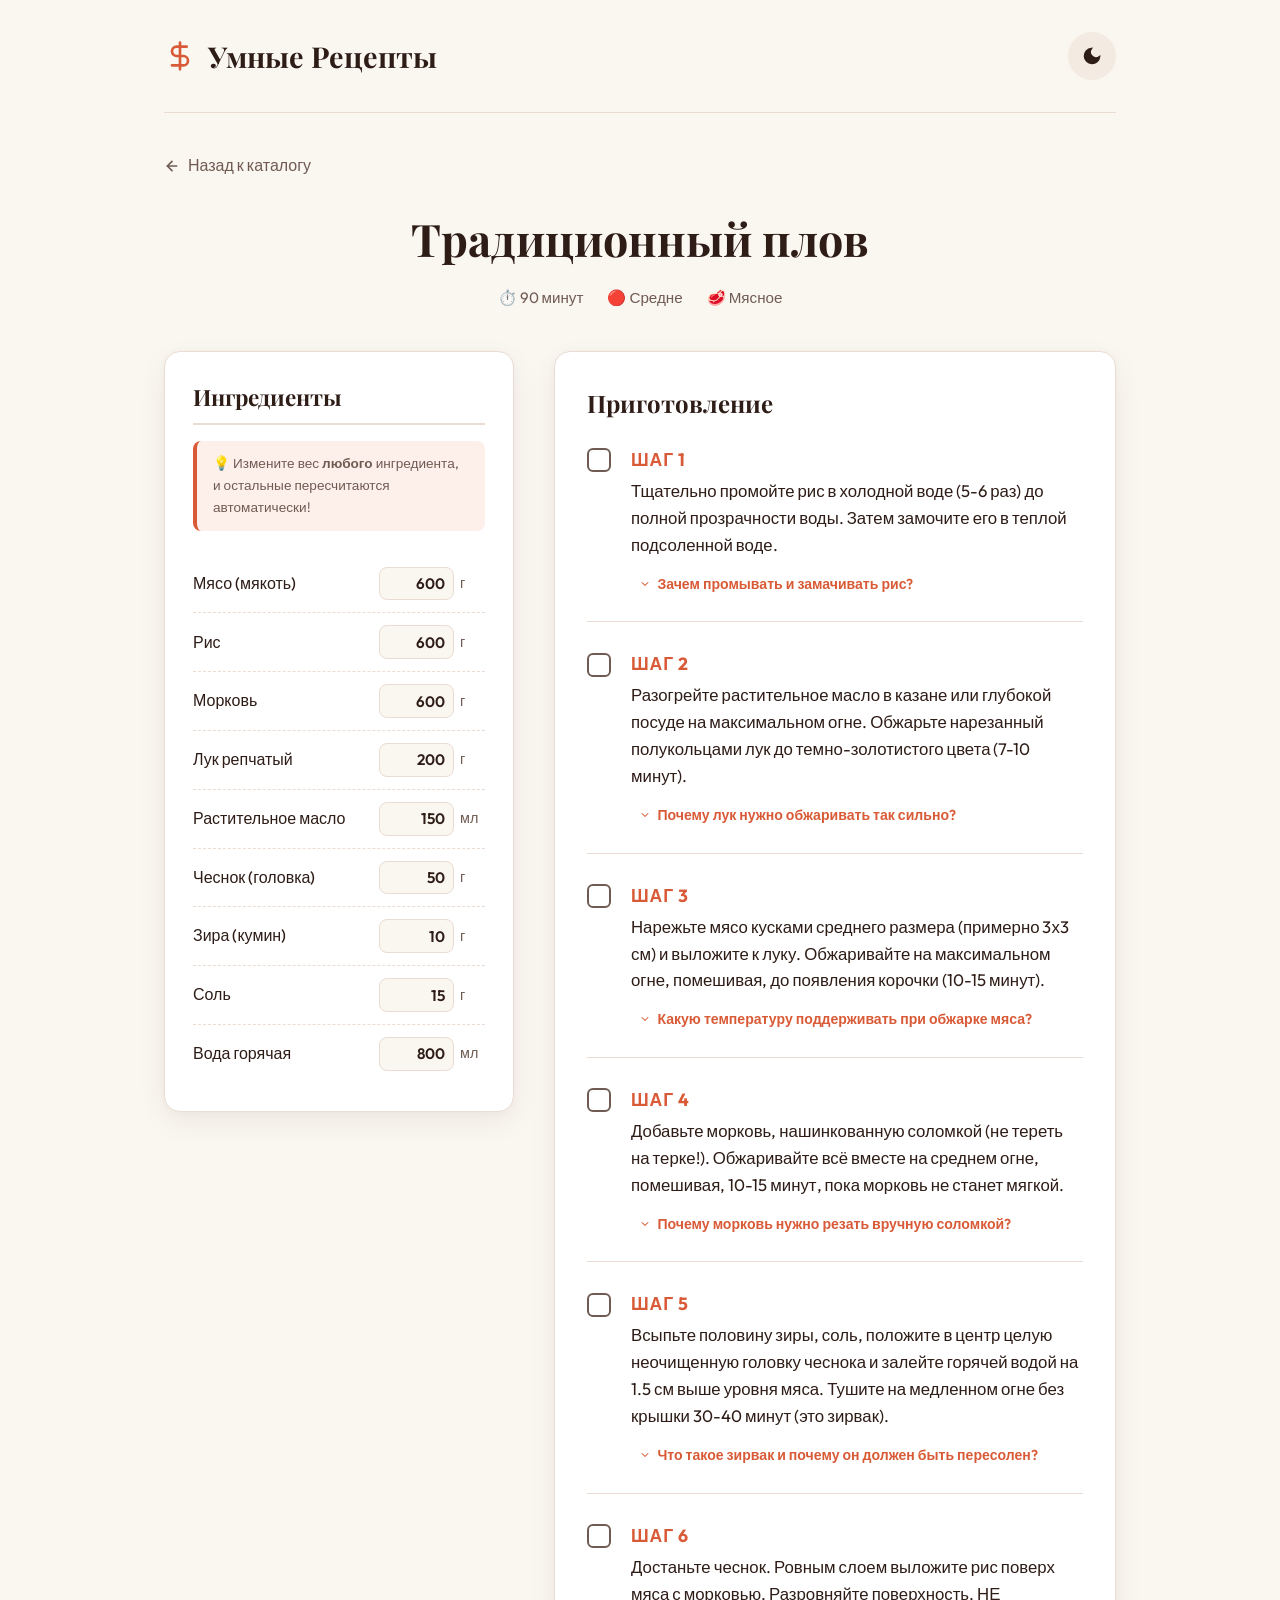
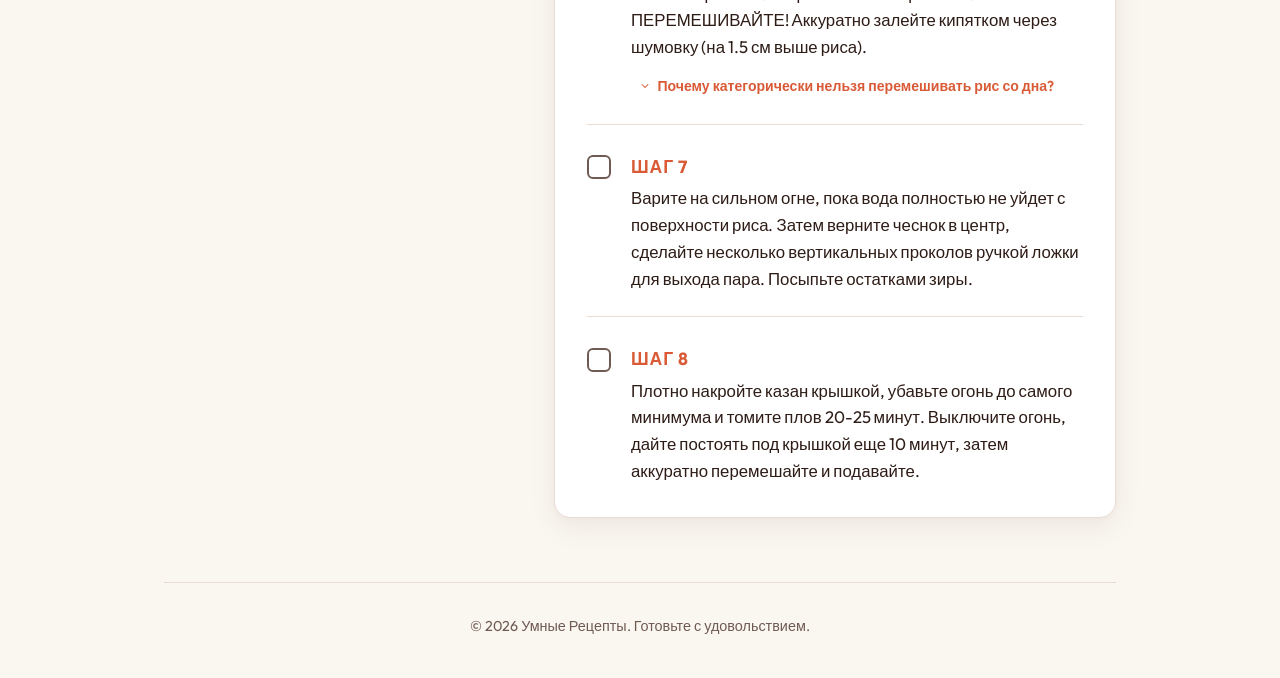
==== plov.html @ 66353544 "Initial commit: cooking recipe repository with smart features" ====
<!DOCTYPE html>
<html lang="ru">
<head>
    <meta charset="UTF-8">
    <meta name="viewport" content="width=device-width, initial-scale=1.0">
    <title>Традиционный плов - Рецепт с калькулятором</title>
    <meta name="description" content="Пошаговый интерактивный рецепт приготовления узбекского плова с автоматическим пересчетом пропорций ингредиентов и секретами идеального зирвака.">
    <link rel="stylesheet" href="style.css">
</head>
<body>
    <div class="container">
        <!-- HEADER -->
        <header>
            <div class="logo-section">
                <a href="index.html" class="logo-icon">
                    <svg xmlns="http://www.w3.org/2000/svg" width="32" height="32" viewBox="0 0 24 24" fill="none" stroke="currentColor" stroke-width="2" stroke-linecap="round" stroke-linejoin="round"><path d="M12 2v20M17 5H9.5a3.5 3.5 0 0 0 0 7h5a3.5 3.5 0 0 1 0 7H6"/></svg>
                </a>
                <a href="index.html"><h1>Умные Рецепты</h1></a>
            </div>
            <button class="theme-toggle-btn" id="themeToggleBtn" aria-label="Переключить тему">
                <svg class="moon-icon" xmlns="http://www.w3.org/2000/svg" viewBox="0 0 24 24" fill="none" stroke="currentColor" stroke-width="2"><path d="M21 12.79A9 9 0 1 1 11.21 3 7 7 0 0 0 21 12.79z"/></svg>
                <svg class="sun-icon" xmlns="http://www.w3.org/2000/svg" viewBox="0 0 24 24" fill="none" stroke="currentColor" stroke-width="2"><circle cx="12" cy="12" r="5"/><line x1="12" y1="1" x2="12" y2="3"/><line x1="12" y1="21" x2="12" y2="23"/><line x1="4.22" y1="4.22" x2="5.64" y2="5.64"/><line x1="18.36" y1="18.36" x2="19.78" y2="19.78"/><line x1="1" y1="12" x2="3" y2="12"/><line x1="21" y1="12" x2="23" y2="12"/><line x1="4.22" y1="19.78" x2="5.64" y2="18.36"/><line x1="18.36" y1="5.64" x2="19.78" y2="4.22"/></svg>
            </button>
        </header>

        <!-- BACK BUTTON & HEADER -->
        <main>
            <a href="index.html" class="back-btn">
                <svg xmlns="http://www.w3.org/2000/svg" width="16" height="16" viewBox="0 0 24 24" fill="none" stroke="currentColor" stroke-width="2.5" stroke-linecap="round" stroke-linejoin="round"><line x1="19" y1="12" x2="5" y2="12"/><polyline points="12 19 5 12 12 5"/></svg>
                Назад к каталогу
            </a>

            <section class="recipe-header">
                <h2>Традиционный плов</h2>
                <div class="recipe-header-meta">
                    <span>⏱️ 90 минут</span>
                    <span>🔴 Средне</span>
                    <span>🥩 Мясное</span>
                </div>
            </section>

            <!-- RECIPE BODY -->
            <div class="recipe-layout">
                <!-- INGREDIENTS SIDEBAR -->
                <aside class="ingredients-card">
                    <h3>Ингредиенты</h3>
                    <div class="calculator-info-box">
                        💡 Измените вес <strong>любого</strong> ингредиента, и остальные пересчитаются автоматически!
                    </div>
                    <ul class="ingredients-list">
                        <li class="ingredient-item">
                            <span class="ingredient-name">Мясо (мякоть)</span>
                            <div class="ingredient-amount-wrapper">
                                <input type="number" class="ingredient-input" data-base-val="600" value="600">
                                <span class="ingredient-unit">г</span>
                            </div>
                        </li>
                        <li class="ingredient-item">
                            <span class="ingredient-name">Рис</span>
                            <div class="ingredient-amount-wrapper">
                                <input type="number" class="ingredient-input" data-base-val="600" value="600">
                                <span class="ingredient-unit">г</span>
                            </div>
                        </li>
                        <li class="ingredient-item">
                            <span class="ingredient-name">Морковь</span>
                            <div class="ingredient-amount-wrapper">
                                <input type="number" class="ingredient-input" data-base-val="600" value="600">
                                <span class="ingredient-unit">г</span>
                            </div>
                        </li>
                        <li class="ingredient-item">
                            <span class="ingredient-name">Лук репчатый</span>
                            <div class="ingredient-amount-wrapper">
                                <input type="number" class="ingredient-input" data-base-val="200" value="200">
                                <span class="ingredient-unit">г</span>
                            </div>
                        </li>
                        <li class="ingredient-item">
                            <span class="ingredient-name">Растительное масло</span>
                            <div class="ingredient-amount-wrapper">
                                <input type="number" class="ingredient-input" data-base-val="150" value="150">
                                <span class="ingredient-unit">мл</span>
                            </div>
                        </li>
                        <li class="ingredient-item">
                            <span class="ingredient-name">Чеснок (головка)</span>
                            <div class="ingredient-amount-wrapper">
                                <input type="number" class="ingredient-input" data-base-val="50" value="50">
                                <span class="ingredient-unit">г</span>
                            </div>
                        </li>
                        <li class="ingredient-item">
                            <span class="ingredient-name">Зира (кумин)</span>
                            <div class="ingredient-amount-wrapper">
                                <input type="number" class="ingredient-input" data-base-val="10" value="10">
                                <span class="ingredient-unit">г</span>
                            </div>
                        </li>
                        <li class="ingredient-item">
                            <span class="ingredient-name">Соль</span>
                            <div class="ingredient-amount-wrapper">
                                <input type="number" class="ingredient-input" data-base-val="15" value="15">
                                <span class="ingredient-unit">г</span>
                            </div>
                        </li>
                        <li class="ingredient-item">
                            <span class="ingredient-name">Вода горячая</span>
                            <div class="ingredient-amount-wrapper">
                                <input type="number" class="ingredient-input" data-base-val="800" value="800">
                                <span class="ingredient-unit">мл</span>
                            </div>
                        </li>
                    </ul>
                </aside>

                <!-- INSTRUCTIONS SECTION -->
                <section class="instructions-section">
                    <h3>Приготовление</h3>
                    <div class="steps-list">
                        <!-- Step 1 -->
                        <div class="step-item">
                            <div class="step-checkbox-wrapper">
                                <input type="checkbox" class="step-checkbox" id="step-0">
                            </div>
                            <div class="step-content">
                                <div class="step-number">Шаг 1</div>
                                <div class="step-text">Тщательно промойте рис в холодной воде (5-6 раз) до полной прозрачности воды. Затем замочите его в теплой подсоленной воде.</div>
                                <div class="step-qa-container">
                                    <button class="qa-toggle-btn">
                                        <svg xmlns="http://www.w3.org/2000/svg" viewBox="0 0 24 24" width="12" height="12"><path d="M12 16a1 1 0 0 1-.71-.29l-6-6a1 1 0 0 1 1.42-1.42L12 13.59l5.29-5.3a1 1 0 0 1 1.42 1.42l-6 6a1 1 0 0 1-.71.29z"/></svg>
                                        Зачем промывать и замачивать рис?
                                    </button>
                                    <div class="qa-answer-panel">
                                        <div class="qa-answer-content">
                                            Промывка удаляет свободный крахмал с поверхности зёрен, из-за которого рис слипается в кашу. Замачивание в теплой воде дает рису напитаться влагой заранее, чтобы он сварился быстрее и равномернее в казане, впитав все ароматы масла и специй.
                                        </div>
                                    </div>
                                </div>
                            </div>
                        </div>

                        <!-- Step 2 -->
                        <div class="step-item">
                            <div class="step-checkbox-wrapper">
                                <input type="checkbox" class="step-checkbox" id="step-1">
                            </div>
                            <div class="step-content">
                                <div class="step-number">Шаг 2</div>
                                <div class="step-text">Разогрейте растительное масло в казане или глубокой посуде на максимальном огне. Обжарьте нарезанный полукольцами лук до темно-золотистого цвета (7-10 минут).</div>
                                <div class="step-qa-container">
                                    <button class="qa-toggle-btn">
                                        <svg xmlns="http://www.w3.org/2000/svg" viewBox="0 0 24 24" width="12" height="12"><path d="M12 16a1 1 0 0 1-.71-.29l-6-6a1 1 0 0 1 1.42-1.42L12 13.59l5.29-5.3a1 1 0 0 1 1.42 1.42l-6 6a1 1 0 0 1-.71.29z"/></svg>
                                        Почему лук нужно обжаривать так сильно?
                                    </button>
                                    <div class="qa-answer-panel">
                                        <div class="qa-answer-content">
                                            Цвет обжаренного лука напрямую формирует цвет всего плова. Карамелизированный лук растворяется при тушении, придавая маслу и рису глубокий золотистый оттенок и легкий сладковатый привкус.
                                        </div>
                                    </div>
                                </div>
                            </div>
                        </div>

                        <!-- Step 3 -->
                        <div class="step-item">
                            <div class="step-checkbox-wrapper">
                                <input type="checkbox" class="step-checkbox" id="step-2">
                            </div>
                            <div class="step-content">
                                <div class="step-number">Шаг 3</div>
                                <div class="step-text">Нарежьте мясо кусками среднего размера (примерно 3х3 см) и выложите к луку. Обжаривайте на максимальном огне, помешивая, до появления корочки (10-15 минут).</div>
                                <div class="step-qa-container">
                                    <button class="qa-toggle-btn">
                                        <svg xmlns="http://www.w3.org/2000/svg" viewBox="0 0 24 24" width="12" height="12"><path d="M12 16a1 1 0 0 1-.71-.29l-6-6a1 1 0 0 1 1.42-1.42L12 13.59l5.29-5.3a1 1 0 0 1 1.42 1.42l-6 6a1 1 0 0 1-.71.29z"/></svg>
                                        Какую температуру поддерживать при обжарке мяса?
                                    </button>
                                    <div class="qa-answer-panel">
                                        <div class="qa-answer-content">
                                            Держите максимальный огонь. Нам нужно быстро сформировать корочку на мясе («запечатать» его), чтобы весь сок остался внутри, а мясо не начало тушиться раньше времени.
                                        </div>
                                    </div>
                                </div>
                            </div>
                        </div>

                        <!-- Step 4 -->
                        <div class="step-item">
                            <div class="step-checkbox-wrapper">
                                <input type="checkbox" class="step-checkbox" id="step-3">
                            </div>
                            <div class="step-content">
                                <div class="step-number">Шаг 4</div>
                                <div class="step-text">Добавьте морковь, нашинкованную соломкой (не тереть на терке!). Обжаривайте всё вместе на среднем огне, помешивая, 10-15 минут, пока морковь не станет мягкой.</div>
                                <div class="step-qa-container">
                                    <button class="qa-toggle-btn">
                                        <svg xmlns="http://www.w3.org/2000/svg" viewBox="0 0 24 24" width="12" height="12"><path d="M12 16a1 1 0 0 1-.71-.29l-6-6a1 1 0 0 1 1.42-1.42L12 13.59l5.29-5.3a1 1 0 0 1 1.42 1.42l-6 6a1 1 0 0 1-.71.29z"/></svg>
                                        Почему морковь нужно резать вручную соломкой?
                                    </button>
                                    <div class="qa-answer-panel">
                                        <div class="qa-answer-content">
                                            Морковь, натертая на терке, слишком тонкая. При длительном томлении в казане она полностью растворится в масле и превратится в кашу, из-за чего плов слипнется. Нарезка соломкой (около 5 мм) сохраняет структуру моркови.
                                        </div>
                                    </div>
                                </div>
                            </div>
                        </div>

                        <!-- Step 5 -->
                        <div class="step-item">
                            <div class="step-checkbox-wrapper">
                                <input type="checkbox" class="step-checkbox" id="step-4">
                            </div>
                            <div class="step-content">
                                <div class="step-number">Шаг 5</div>
                                <div class="step-text">Всыпьте половину зиры, соль, положите в центр целую неочищенную головку чеснока и залейте горячей водой на 1.5 см выше уровня мяса. Тушите на медленном огне без крышки 30-40 минут (это зирвак).</div>
                                <div class="step-qa-container">
                                    <button class="qa-toggle-btn">
                                        <svg xmlns="http://www.w3.org/2000/svg" viewBox="0 0 24 24" width="12" height="12"><path d="M12 16a1 1 0 0 1-.71-.29l-6-6a1 1 0 0 1 1.42-1.42L12 13.59l5.29-5.3a1 1 0 0 1 1.42 1.42l-6 6a1 1 0 0 1-.71.29z"/></svg>
                                        Что такое зирвак и почему он должен быть пересолен?
                                    </button>
                                    <div class="qa-answer-panel">
                                        <div class="qa-answer-content">
                                            Зирвак — это бульонная основа плова. Медленное тушение моркови и мяса со специями насыщает масло вкусом. Бульон должен казаться немного солоноватым, так как пресный рис при закладке вберет в себя всю лишнюю соль.
                                        </div>
                                    </div>
                                </div>
                            </div>
                        </div>

                        <!-- Step 6 -->
                        <div class="step-item">
                            <div class="step-checkbox-wrapper">
                                <input type="checkbox" class="step-checkbox" id="step-5">
                            </div>
                            <div class="step-content">
                                <div class="step-number">Шаг 6</div>
                                <div class="step-text">Достаньте чеснок. Ровным слоем выложите рис поверх мяса с морковью. Разровняйте поверхность. НЕ ПЕРЕМЕШИВАЙТЕ! Аккуратно залейте кипятком через шумовку (на 1.5 см выше риса).</div>
                                <div class="step-qa-container">
                                    <button class="qa-toggle-btn">
                                        <svg xmlns="http://www.w3.org/2000/svg" viewBox="0 0 24 24" width="12" height="12"><path d="M12 16a1 1 0 0 1-.71-.29l-6-6a1 1 0 0 1 1.42-1.42L12 13.59l5.29-5.3a1 1 0 0 1 1.42 1.42l-6 6a1 1 0 0 1-.71.29z"/></svg>
                                        Почему категорически нельзя перемешивать рис со дна?
                                    </button>
                                    <div class="qa-answer-panel">
                                        <div class="qa-answer-content">
                                            Плов — это слоистое блюдо. Рис должен готовиться на пару, который поднимается от тушащегося снизу мяса и моркови. Если перемешать плов на этом этапе, рис упадет на дно казана, впитает масло и подгорит, а блюдо превратится в липкую кашу.
                                        </div>
                                    </div>
                                </div>
                            </div>
                        </div>

                        <!-- Step 7 -->
                        <div class="step-item">
                            <div class="step-checkbox-wrapper">
                                <input type="checkbox" class="step-checkbox" id="step-6">
                            </div>
                            <div class="step-content">
                                <div class="step-number">Шаг 7</div>
                                <div class="step-text">Варите на сильном огне, пока вода полностью не уйдет с поверхности риса. Затем верните чеснок в центр, сделайте несколько вертикальных проколов ручкой ложки для выхода пара. Посыпьте остатками зиры.</div>
                            </div>
                        </div>

                        <!-- Step 8 -->
                        <div class="step-item">
                            <div class="step-checkbox-wrapper">
                                <input type="checkbox" class="step-checkbox" id="step-7">
                            </div>
                            <div class="step-content">
                                <div class="step-number">Шаг 8</div>
                                <div class="step-text">Плотно накройте казан крышкой, убавьте огонь до самого минимума и томите плов 20-25 минут. Выключите огонь, дайте постоять под крышкой еще 10 минут, затем аккуратно перемешайте и подавайте.</div>
                            </div>
                        </div>
                    </div>
                </section>
            </div>
        </main>

        <!-- FOOTER -->
        <footer>
            <p>&copy; 2026 Умные Рецепты. Готовьте с удовольствием.</p>
        </footer>
    </div>

    <script src="script.js"></script>
</body>
</html>
---- style.css ----
@import url('https://fonts.googleapis.com/css2?family=Outfit:wght@300;400;500;600;700&family=Playfair+Display:ital,wght@0,400;0,600;0,700;1,400&display=swap');

/* --- CSS VARIABLES & THEMES --- */
:root {
    --bg-primary: #faf6f0;
    --bg-secondary: #ffffff;
    --bg-tertiary: #f3eae1;
    --text-primary: #2e1c16;
    --text-secondary: #705b53;
    --accent: #d95a36;
    --accent-hover: #c24623;
    --accent-light: #fdf0eb;
    --border-color: #ebdcd3;
    --shadow-color: rgba(46, 28, 22, 0.06);
    --card-shadow: 0 10px 30px var(--shadow-color), 0 1px 8px rgba(46, 28, 22, 0.03);
    --success: #4a7c59;
    --success-light: #edf4ef;
    --transition-speed: 0.3s;
    --font-heading: 'Playfair Display', serif;
    --font-body: 'Outfit', sans-serif;
    --border-radius-sm: 8px;
    --border-radius-md: 16px;
    --border-radius-lg: 24px;
}

body.dark-theme {
    --bg-primary: #150e0c;
    --bg-secondary: #221613;
    --bg-tertiary: #2d1e1a;
    --text-primary: #fcf8f5;
    --text-secondary: #a8948c;
    --accent: #e5704e;
    --accent-hover: #f18c6e;
    --accent-light: #3a1e16;
    --border-color: #3b2822;
    --shadow-color: rgba(0, 0, 0, 0.4);
    --success: #68a377;
    --success-light: #1b2d20;
}

/* --- BASE STYLES --- */
* {
    box-sizing: border-box;
    margin: 0;
    padding: 0;
}

body {
    background-color: var(--bg-primary);
    color: var(--text-primary);
    font-family: var(--font-body);
    line-height: 1.6;
    transition: background-color var(--transition-speed), color var(--transition-speed);
}

a {
    color: inherit;
    text-decoration: none;
}

/* --- LAYOUT & CONTAINERS --- */
.container {
    max-width: 1000px;
    margin: 0 auto;
    padding: 2rem 1.5rem;
}

header {
    display: flex;
    justify-content: space-between;
    align-items: center;
    padding-bottom: 2rem;
    border-bottom: 1px solid var(--border-color);
    margin-bottom: 2.5rem;
}

.logo-section {
    display: flex;
    align-items: center;
    gap: 0.75rem;
}

.logo-icon {
    font-size: 2rem;
    color: var(--accent);
    display: flex;
    align-items: center;
}

.logo-section h1 {
    font-family: var(--font-heading);
    font-size: 1.8rem;
    font-weight: 700;
}

/* --- THEME TOGGLE BUTTON --- */
.theme-toggle-btn {
    background: var(--bg-tertiary);
    border: none;
    cursor: pointer;
    width: 48px;
    height: 48px;
    border-radius: 50%;
    display: flex;
    align-items: center;
    justify-content: center;
    transition: background-color var(--transition-speed), transform 0.2s;
    color: var(--text-primary);
}

.theme-toggle-btn:hover {
    transform: scale(1.05);
    background: var(--accent-light);
    color: var(--accent);
}

.theme-toggle-btn svg {
    width: 20px;
    height: 20px;
    fill: currentColor;
}

.sun-icon { display: none; }
.moon-icon { display: block; }

body.dark-theme .sun-icon { display: block; }
body.dark-theme .moon-icon { display: none; }

/* --- HERO SECTION --- */
.hero {
    text-align: center;
    margin-bottom: 3rem;
}

.hero h2 {
    font-family: var(--font-heading);
    font-size: 2.5rem;
    margin-bottom: 0.75rem;
    font-weight: 700;
}

.hero p {
    color: var(--text-secondary);
    font-size: 1.1rem;
    max-width: 600px;
    margin: 0 auto;
}

/* --- SEARCH & FILTERS --- */
.search-container {
    position: relative;
    max-width: 500px;
    margin: 0 auto 3rem;
}

.search-input {
    width: 100%;
    padding: 1rem 1.25rem 1rem 3rem;
    border: 2px solid var(--border-color);
    background-color: var(--bg-secondary);
    color: var(--text-primary);
    border-radius: var(--border-radius-md);
    font-family: var(--font-body);
    font-size: 1rem;
    outline: none;
    box-shadow: 0 4px 15px rgba(0, 0, 0, 0.02);
    transition: border-color var(--transition-speed), box-shadow var(--transition-speed);
}

.search-input:focus {
    border-color: var(--accent);
    box-shadow: 0 4px 20px var(--shadow-color);
}

.search-icon {
    position: absolute;
    left: 1.1rem;
    top: 50%;
    transform: translateY(-50%);
    color: var(--text-secondary);
    pointer-events: none;
}

.search-icon svg {
    width: 18px;
    height: 18px;
    fill: currentColor;
}

/* --- RECIPE CARDS GRID --- */
.recipes-grid {
    display: grid;
    grid-template-columns: repeat(auto-fill, minmax(280px, 1fr));
    gap: 2rem;
}

.recipe-card {
    background-color: var(--bg-secondary);
    border-radius: var(--border-radius-md);
    overflow: hidden;
    box-shadow: var(--card-shadow);
    border: 1px solid var(--border-color);
    display: flex;
    flex-direction: column;
    height: 100%;
    transition: transform 0.25s, box-shadow 0.25s, border-color var(--transition-speed);
}

.recipe-card:hover {
    transform: translateY(-5px);
    box-shadow: 0 15px 35px var(--shadow-color);
    border-color: var(--accent);
}

.recipe-card-header {
    background: var(--bg-tertiary);
    height: 140px;
    display: flex;
    align-items: center;
    justify-content: center;
    position: relative;
    border-bottom: 1px solid var(--border-color);
}

.recipe-card-icon {
    font-size: 3.5rem;
    filter: drop-shadow(0 4px 8px rgba(0,0,0,0.1));
    transition: transform 0.3s;
}

.recipe-card:hover .recipe-card-icon {
    transform: scale(1.1) rotate(5deg);
}

.recipe-card-body {
    padding: 1.5rem;
    display: flex;
    flex-direction: column;
    flex-grow: 1;
}

.recipe-card h3 {
    font-family: var(--font-heading);
    font-size: 1.4rem;
    margin-bottom: 0.5rem;
    color: var(--text-primary);
}

.recipe-card p {
    color: var(--text-secondary);
    font-size: 0.95rem;
    margin-bottom: 1.25rem;
    flex-grow: 1;
}

.recipe-meta-tags {
    display: flex;
    flex-wrap: wrap;
    gap: 0.5rem;
    margin-bottom: 1.25rem;
}

.meta-tag {
    background-color: var(--bg-tertiary);
    color: var(--text-secondary);
    font-size: 0.8rem;
    padding: 0.25rem 0.6rem;
    border-radius: var(--border-radius-sm);
    font-weight: 500;
}

.recipe-card-btn {
    display: inline-flex;
    align-items: center;
    justify-content: center;
    background-color: var(--accent-light);
    color: var(--accent);
    padding: 0.75rem;
    border-radius: var(--border-radius-sm);
    font-weight: 600;
    font-size: 0.95rem;
    transition: background-color 0.2s, color 0.2s;
    border: none;
    cursor: pointer;
    width: 100%;
}

.recipe-card:hover .recipe-card-btn {
    background-color: var(--accent);
    color: #ffffff;
}

/* --- RECIPE PAGE LAYOUT --- */
.back-btn {
    display: inline-flex;
    align-items: center;
    gap: 0.5rem;
    color: var(--text-secondary);
    font-weight: 500;
    margin-bottom: 1.5rem;
    transition: color 0.2s, transform 0.2s;
}

.back-btn:hover {
    color: var(--accent);
    transform: translateX(-4px);
}

.recipe-header {
    text-align: center;
    margin-bottom: 2.5rem;
}

.recipe-header h2 {
    font-family: var(--font-heading);
    font-size: 2.8rem;
    margin-bottom: 0.75rem;
}

.recipe-header-meta {
    display: flex;
    justify-content: center;
    gap: 1.5rem;
    color: var(--text-secondary);
    font-size: 0.95rem;
}

.recipe-layout {
    display: grid;
    grid-template-columns: 350px 1fr;
    gap: 2.5rem;
    align-items: start;
}

@media (max-width: 850px) {
    .recipe-layout {
        grid-template-columns: 1fr;
    }
}

/* --- INGREDIENTS SECTION (CALCULATOR) --- */
.ingredients-card {
    background-color: var(--bg-secondary);
    border-radius: var(--border-radius-md);
    padding: 1.75rem;
    box-shadow: var(--card-shadow);
    border: 1px solid var(--border-color);
}

.ingredients-card h3 {
    font-family: var(--font-heading);
    font-size: 1.4rem;
    margin-bottom: 1rem;
    border-bottom: 2px solid var(--border-color);
    padding-bottom: 0.5rem;
}

.calculator-info-box {
    background-color: var(--accent-light);
    color: var(--text-secondary);
    padding: 0.75rem 1rem;
    border-radius: var(--border-radius-sm);
    font-size: 0.85rem;
    margin-bottom: 1.5rem;
    border-left: 4px solid var(--accent);
}

.ingredients-list {
    list-style: none;
}

.ingredient-item {
    display: flex;
    align-items: center;
    justify-content: space-between;
    padding: 0.75rem 0;
    border-bottom: 1px dashed var(--border-color);
}

.ingredient-item:last-child {
    border-bottom: none;
}

.ingredient-name {
    font-weight: 500;
    flex-grow: 1;
    margin-right: 1rem;
}

.ingredient-amount-wrapper {
    display: flex;
    align-items: center;
    gap: 0.4rem;
}

.ingredient-input {
    width: 75px;
    padding: 0.4rem 0.5rem;
    border: 1.5px solid var(--border-color);
    border-radius: var(--border-radius-sm);
    font-family: var(--font-body);
    font-weight: 600;
    font-size: 0.95rem;
    text-align: right;
    background-color: var(--bg-primary);
    color: var(--text-primary);
    outline: none;
    transition: border-color var(--transition-speed), background-color var(--transition-speed);
}

.ingredient-input:focus {
    border-color: var(--accent);
    background-color: var(--bg-secondary);
}

/* Remove default spin buttons for number inputs */
.ingredient-input::-webkit-outer-spin-button,
.ingredient-input::-webkit-inner-spin-button {
    -webkit-appearance: none;
    margin: 0;
}
.ingredient-input[type=number] {
    -moz-appearance: textfield;
}

.ingredient-unit {
    color: var(--text-secondary);
    font-size: 0.9rem;
    width: 25px;
}

/* --- INSTRUCTIONS SECTION (STEPS) --- */
.instructions-section {
    background-color: var(--bg-secondary);
    border-radius: var(--border-radius-md);
    padding: 2rem;
    box-shadow: var(--card-shadow);
    border: 1px solid var(--border-color);
}

.instructions-section h3 {
    font-family: var(--font-heading);
    font-size: 1.5rem;
    margin-bottom: 1.5rem;
}

.steps-list {
    display: flex;
    flex-direction: column;
    gap: 1.75rem;
}

.step-item {
    display: flex;
    gap: 1.25rem;
    align-items: start;
    padding-bottom: 1.5rem;
    border-bottom: 1px solid var(--border-color);
    transition: opacity 0.3s;
}

.step-item:last-child {
    border-bottom: none;
    padding-bottom: 0;
}

.step-checkbox-wrapper {
    position: relative;
    display: flex;
    align-items: center;
    justify-content: center;
    margin-top: 0.15rem;
}

.step-checkbox {
    appearance: none;
    -webkit-appearance: none;
    width: 24px;
    height: 24px;
    border: 2px solid var(--text-secondary);
    border-radius: 6px;
    background-color: transparent;
    cursor: pointer;
    display: inline-flex;
    align-items: center;
    justify-content: center;
    transition: border-color 0.2s, background-color 0.2s;
    outline: none;
}

.step-checkbox:hover {
    border-color: var(--accent);
}

.step-checkbox:checked {
    border-color: var(--success);
    background-color: var(--success);
}

.step-checkbox::after {
    content: '';
    width: 10px;
    height: 6px;
    border-left: 2px solid #ffffff;
    border-bottom: 2px solid #ffffff;
    transform: rotate(-45deg) translate(1px, -1px);
    opacity: 0;
    transition: opacity 0.15s;
}

.step-checkbox:checked::after {
    opacity: 1;
}

.step-content {
    flex-grow: 1;
}

.step-number {
    font-weight: 700;
    color: var(--accent);
    font-size: 1.1rem;
    margin-bottom: 0.25rem;
    text-transform: uppercase;
    letter-spacing: 0.05em;
}

.step-text {
    font-size: 1.05rem;
    color: var(--text-primary);
    transition: color 0.3s, text-decoration 0.3s;
}

/* Checked step styling */
.step-item.completed {
    opacity: 0.6;
}

.step-item.completed .step-text {
    text-decoration: line-through;
    color: var(--text-secondary);
}

/* --- INLINE Q&A (ACCORDION) --- */
.step-qa-container {
    margin-top: 0.75rem;
}

.qa-toggle-btn {
    background: none;
    border: none;
    color: var(--accent);
    font-family: var(--font-body);
    font-size: 0.88rem;
    font-weight: 600;
    cursor: pointer;
    display: inline-flex;
    align-items: center;
    gap: 0.4rem;
    padding: 0.25rem 0.5rem;
    border-radius: var(--border-radius-sm);
    transition: background-color 0.2s, color 0.2s;
}

.qa-toggle-btn:hover {
    background-color: var(--accent-light);
}

.qa-toggle-btn svg {
    width: 12px;
    height: 12px;
    fill: currentColor;
    transition: transform 0.2s;
}

.qa-toggle-btn.active svg {
    transform: rotate(180deg);
}

.qa-answer-panel {
    max-height: 0;
    overflow: hidden;
    transition: max-height 0.25s cubic-bezier(0.4, 0, 0.2, 1), margin 0.25s;
    background-color: var(--bg-tertiary);
    border-radius: var(--border-radius-sm);
}

.qa-answer-panel.expanded {
    max-height: 200px; /* arbitrary height large enough for standard content */
    margin-top: 0.4rem;
    border-left: 3px solid var(--accent);
}

.qa-answer-content {
    padding: 0.75rem 1rem;
    font-size: 0.92rem;
    color: var(--text-secondary);
}

/* --- FOOTER --- */
footer {
    text-align: center;
    margin-top: 4rem;
    padding-top: 2rem;
    border-top: 1px solid var(--border-color);
    color: var(--text-secondary);
    font-size: 0.9rem;
}

footer p {
    margin-bottom: 0.5rem;
}
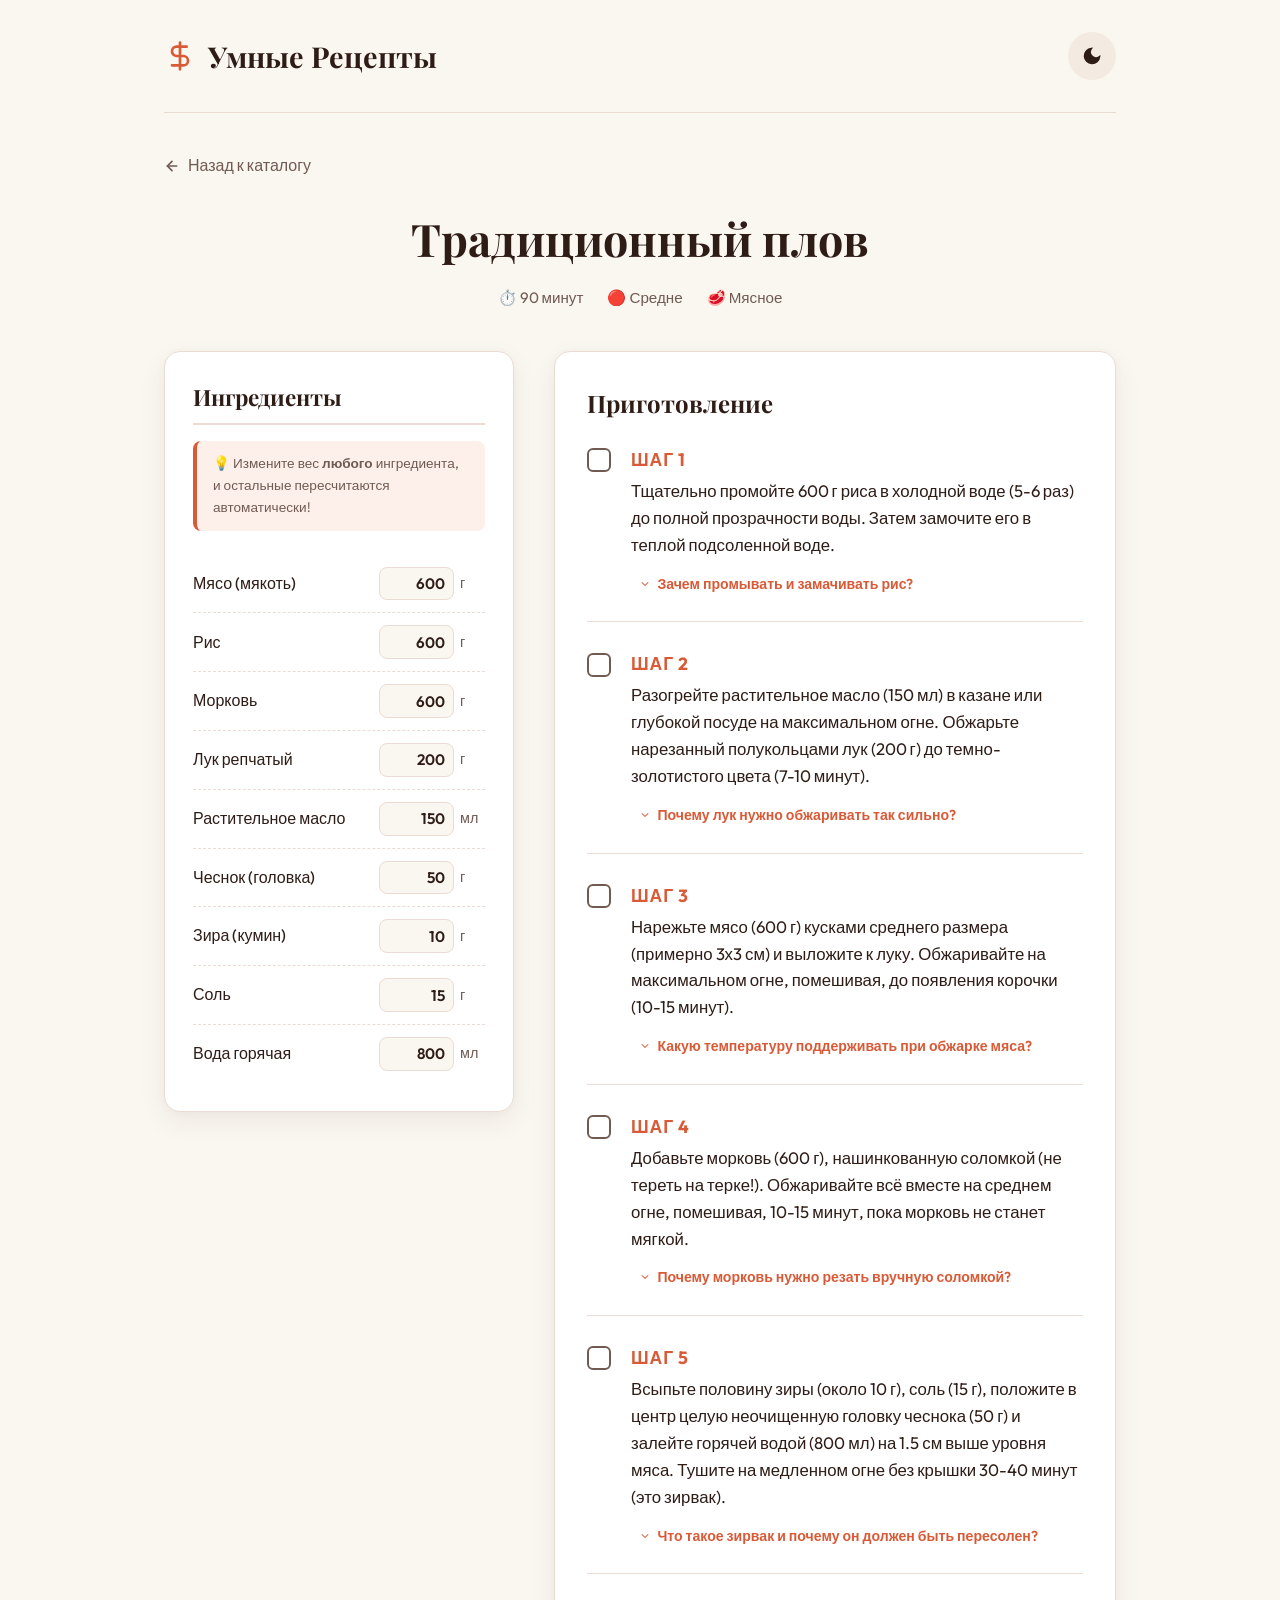
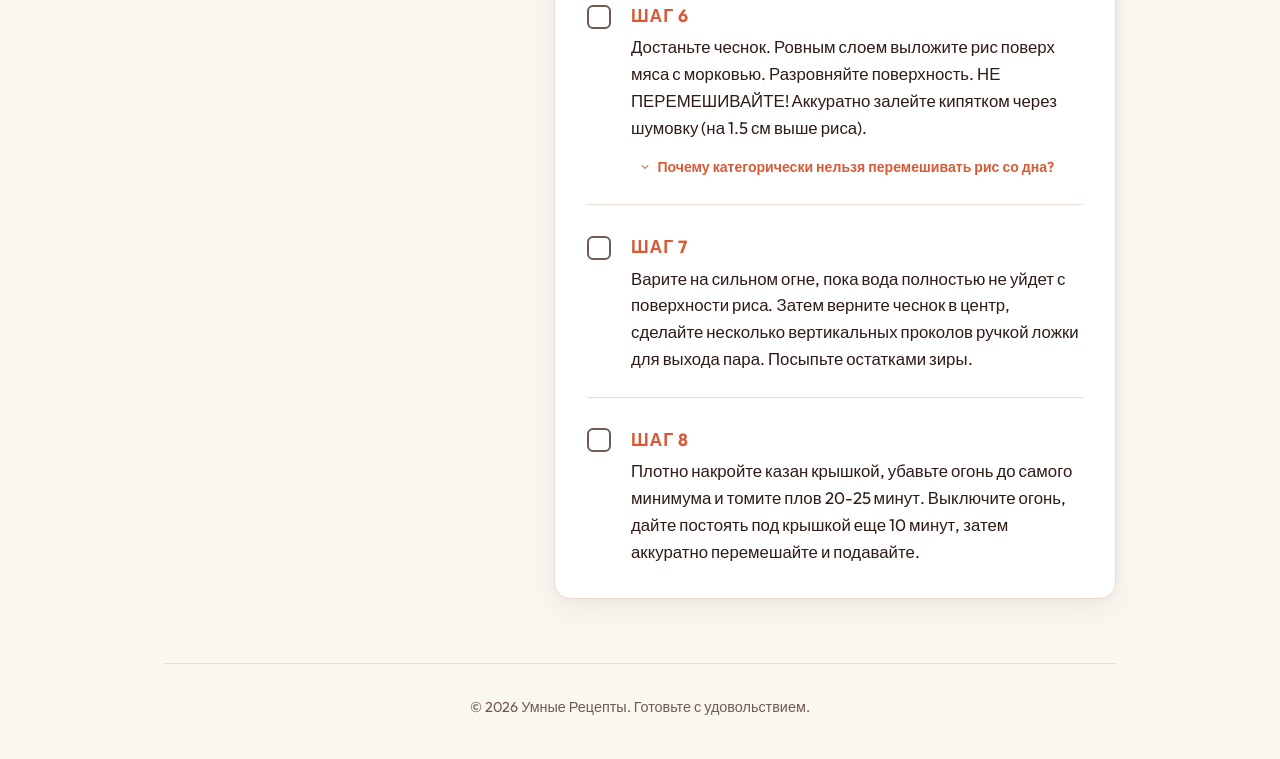
==== commit e00cd09f: "Feature: dynamic ingredient values sync within step instructions text" ====
--- a/plov.html
+++ b/plov.html
@@ -51,63 +51,63 @@
                         <li class="ingredient-item">
                             <span class="ingredient-name">Мясо (мякоть)</span>
                             <div class="ingredient-amount-wrapper">
-                                <input type="number" class="ingredient-input" data-base-val="600" value="600">
+                                <input type="number" class="ingredient-input" data-base-val="600" value="600" data-id="meat">
                                 <span class="ingredient-unit">г</span>
                             </div>
                         </li>
                         <li class="ingredient-item">
                             <span class="ingredient-name">Рис</span>
                             <div class="ingredient-amount-wrapper">
-                                <input type="number" class="ingredient-input" data-base-val="600" value="600">
+                                <input type="number" class="ingredient-input" data-base-val="600" value="600" data-id="rice">
                                 <span class="ingredient-unit">г</span>
                             </div>
                         </li>
                         <li class="ingredient-item">
                             <span class="ingredient-name">Морковь</span>
                             <div class="ingredient-amount-wrapper">
-                                <input type="number" class="ingredient-input" data-base-val="600" value="600">
+                                <input type="number" class="ingredient-input" data-base-val="600" value="600" data-id="carrot">
                                 <span class="ingredient-unit">г</span>
                             </div>
                         </li>
                         <li class="ingredient-item">
                             <span class="ingredient-name">Лук репчатый</span>
                             <div class="ingredient-amount-wrapper">
-                                <input type="number" class="ingredient-input" data-base-val="200" value="200">
+                                <input type="number" class="ingredient-input" data-base-val="200" value="200" data-id="onion">
                                 <span class="ingredient-unit">г</span>
                             </div>
                         </li>
                         <li class="ingredient-item">
                             <span class="ingredient-name">Растительное масло</span>
                             <div class="ingredient-amount-wrapper">
-                                <input type="number" class="ingredient-input" data-base-val="150" value="150">
+                                <input type="number" class="ingredient-input" data-base-val="150" value="150" data-id="oil">
                                 <span class="ingredient-unit">мл</span>
                             </div>
                         </li>
                         <li class="ingredient-item">
                             <span class="ingredient-name">Чеснок (головка)</span>
                             <div class="ingredient-amount-wrapper">
-                                <input type="number" class="ingredient-input" data-base-val="50" value="50">
+                                <input type="number" class="ingredient-input" data-base-val="50" value="50" data-id="garlic">
                                 <span class="ingredient-unit">г</span>
                             </div>
                         </li>
                         <li class="ingredient-item">
                             <span class="ingredient-name">Зира (кумин)</span>
                             <div class="ingredient-amount-wrapper">
-                                <input type="number" class="ingredient-input" data-base-val="10" value="10">
+                                <input type="number" class="ingredient-input" data-base-val="10" value="10" data-id="zira">
                                 <span class="ingredient-unit">г</span>
                             </div>
                         </li>
                         <li class="ingredient-item">
                             <span class="ingredient-name">Соль</span>
                             <div class="ingredient-amount-wrapper">
-                                <input type="number" class="ingredient-input" data-base-val="15" value="15">
+                                <input type="number" class="ingredient-input" data-base-val="15" value="15" data-id="salt">
                                 <span class="ingredient-unit">г</span>
                             </div>
                         </li>
                         <li class="ingredient-item">
                             <span class="ingredient-name">Вода горячая</span>
                             <div class="ingredient-amount-wrapper">
-                                <input type="number" class="ingredient-input" data-base-val="800" value="800">
+                                <input type="number" class="ingredient-input" data-base-val="800" value="800" data-id="water">
                                 <span class="ingredient-unit">мл</span>
                             </div>
                         </li>
@@ -125,7 +125,7 @@
                             </div>
                             <div class="step-content">
                                 <div class="step-number">Шаг 1</div>
-                                <div class="step-text">Тщательно промойте рис в холодной воде (5-6 раз) до полной прозрачности воды. Затем замочите его в теплой подсоленной воде.</div>
+                                <div class="step-text">Тщательно промойте <span class="step-ingredient-val" data-id="rice">600</span> г риса в холодной воде (5-6 раз) до полной прозрачности воды. Затем замочите его в теплой подсоленной воде.</div>
                                 <div class="step-qa-container">
                                     <button class="qa-toggle-btn">
                                         <svg xmlns="http://www.w3.org/2000/svg" viewBox="0 0 24 24" width="12" height="12"><path d="M12 16a1 1 0 0 1-.71-.29l-6-6a1 1 0 0 1 1.42-1.42L12 13.59l5.29-5.3a1 1 0 0 1 1.42 1.42l-6 6a1 1 0 0 1-.71.29z"/></svg>
@@ -147,7 +147,7 @@
                             </div>
                             <div class="step-content">
                                 <div class="step-number">Шаг 2</div>
-                                <div class="step-text">Разогрейте растительное масло в казане или глубокой посуде на максимальном огне. Обжарьте нарезанный полукольцами лук до темно-золотистого цвета (7-10 минут).</div>
+                                <div class="step-text">Разогрейте растительное масло (<span class="step-ingredient-val" data-id="oil">150</span> мл) в казане или глубокой посуде на максимальном огне. Обжарьте нарезанный полукольцами лук (<span class="step-ingredient-val" data-id="onion">200</span> г) до темно-золотистого цвета (7-10 минут).</div>
                                 <div class="step-qa-container">
                                     <button class="qa-toggle-btn">
                                         <svg xmlns="http://www.w3.org/2000/svg" viewBox="0 0 24 24" width="12" height="12"><path d="M12 16a1 1 0 0 1-.71-.29l-6-6a1 1 0 0 1 1.42-1.42L12 13.59l5.29-5.3a1 1 0 0 1 1.42 1.42l-6 6a1 1 0 0 1-.71.29z"/></svg>
@@ -169,7 +169,7 @@
                             </div>
                             <div class="step-content">
                                 <div class="step-number">Шаг 3</div>
-                                <div class="step-text">Нарежьте мясо кусками среднего размера (примерно 3х3 см) и выложите к луку. Обжаривайте на максимальном огне, помешивая, до появления корочки (10-15 минут).</div>
+                                <div class="step-text">Нарежьте мясо (<span class="step-ingredient-val" data-id="meat">600</span> г) кусками среднего размера (примерно 3х3 см) и выложите к луку. Обжаривайте на максимальном огне, помешивая, до появления корочки (10-15 минут).</div>
                                 <div class="step-qa-container">
                                     <button class="qa-toggle-btn">
                                         <svg xmlns="http://www.w3.org/2000/svg" viewBox="0 0 24 24" width="12" height="12"><path d="M12 16a1 1 0 0 1-.71-.29l-6-6a1 1 0 0 1 1.42-1.42L12 13.59l5.29-5.3a1 1 0 0 1 1.42 1.42l-6 6a1 1 0 0 1-.71.29z"/></svg>
@@ -191,7 +191,7 @@
                             </div>
                             <div class="step-content">
                                 <div class="step-number">Шаг 4</div>
-                                <div class="step-text">Добавьте морковь, нашинкованную соломкой (не тереть на терке!). Обжаривайте всё вместе на среднем огне, помешивая, 10-15 минут, пока морковь не станет мягкой.</div>
+                                <div class="step-text">Добавьте морковь (<span class="step-ingredient-val" data-id="carrot">600</span> г), нашинкованную соломкой (не тереть на терке!). Обжаривайте всё вместе на среднем огне, помешивая, 10-15 минут, пока морковь не станет мягкой.</div>
                                 <div class="step-qa-container">
                                     <button class="qa-toggle-btn">
                                         <svg xmlns="http://www.w3.org/2000/svg" viewBox="0 0 24 24" width="12" height="12"><path d="M12 16a1 1 0 0 1-.71-.29l-6-6a1 1 0 0 1 1.42-1.42L12 13.59l5.29-5.3a1 1 0 0 1 1.42 1.42l-6 6a1 1 0 0 1-.71.29z"/></svg>
@@ -213,7 +213,7 @@
                             </div>
                             <div class="step-content">
                                 <div class="step-number">Шаг 5</div>
-                                <div class="step-text">Всыпьте половину зиры, соль, положите в центр целую неочищенную головку чеснока и залейте горячей водой на 1.5 см выше уровня мяса. Тушите на медленном огне без крышки 30-40 минут (это зирвак).</div>
+                                <div class="step-text">Всыпьте половину зиры (около <span class="step-ingredient-val" data-id="zira">5</span> г), соль (<span class="step-ingredient-val" data-id="salt">15</span> г), положите в центр целую неочищенную головку чеснока (<span class="step-ingredient-val" data-id="garlic">50</span> г) и залейте горячей водой (<span class="step-ingredient-val" data-id="water">800</span> мл) на 1.5 см выше уровня мяса. Тушите на медленном огне без крышки 30-40 минут (это зирвак).</div>
                                 <div class="step-qa-container">
                                     <button class="qa-toggle-btn">
                                         <svg xmlns="http://www.w3.org/2000/svg" viewBox="0 0 24 24" width="12" height="12"><path d="M12 16a1 1 0 0 1-.71-.29l-6-6a1 1 0 0 1 1.42-1.42L12 13.59l5.29-5.3a1 1 0 0 1 1.42 1.42l-6 6a1 1 0 0 1-.71.29z"/></svg>
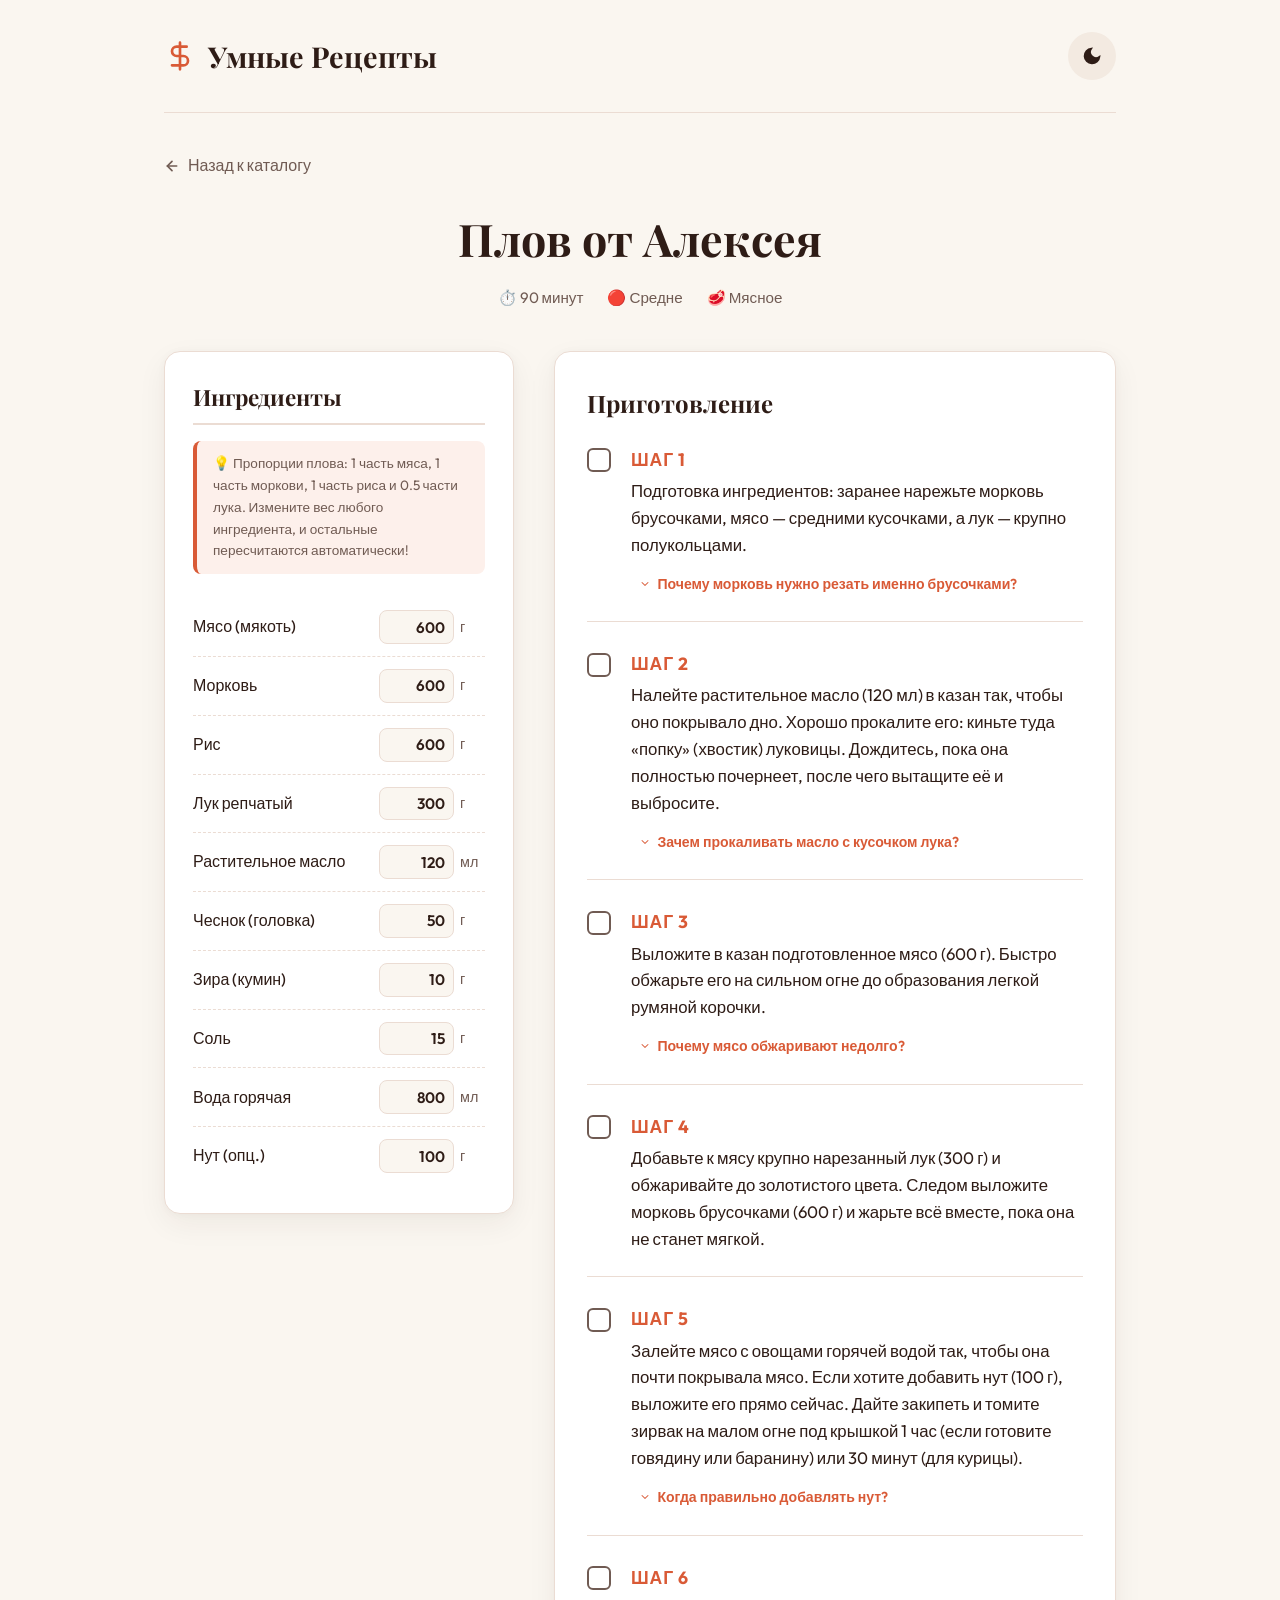
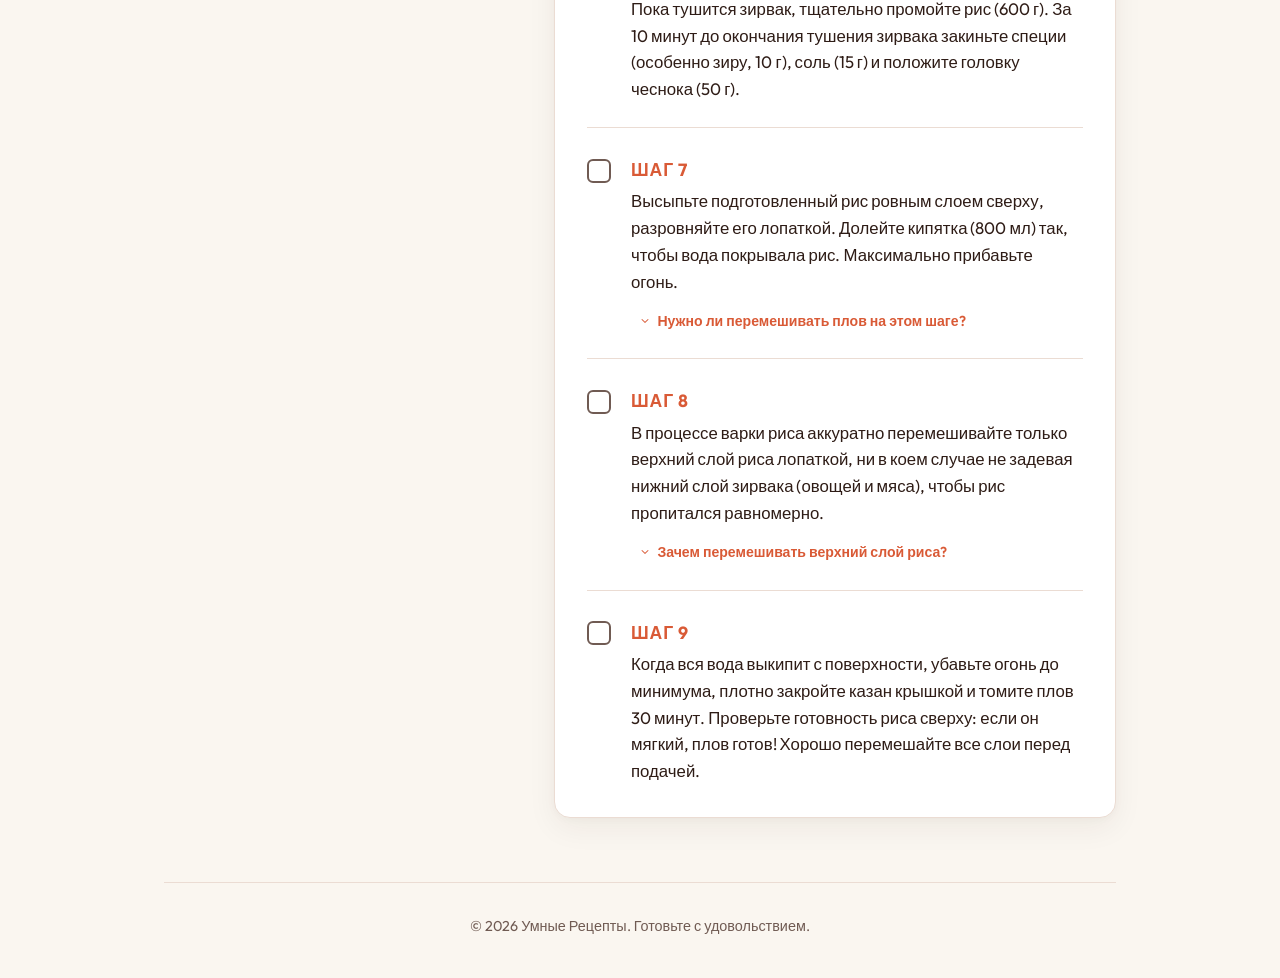
==== commit 630bc8f2: "Rewrite: updated Plov recipe based on Alexey's instructions" ====
--- a/plov.html
+++ b/plov.html
@@ -3,8 +3,8 @@
 <head>
     <meta charset="UTF-8">
     <meta name="viewport" content="width=device-width, initial-scale=1.0">
-    <title>Традиционный плов - Рецепт с калькулятором</title>
-    <meta name="description" content="Пошаговый интерактивный рецепт приготовления узбекского плова с автоматическим пересчетом пропорций ингредиентов и секретами идеального зирвака.">
+    <title>Плов от Алексея - Рецепт с калькулятором</title>
+    <meta name="description" content="Интерактивный рецепт приготовления традиционного плова от Алексея с идеальными пропорциями, прокаливанием масла и добавлением нута.">
     <link rel="stylesheet" href="style.css">
 </head>
 <body>
@@ -31,7 +31,7 @@
             </a>
 
             <section class="recipe-header">
-                <h2>Традиционный плов</h2>
+                <h2>Плов от Алексея</h2>
                 <div class="recipe-header-meta">
                     <span>⏱️ 90 минут</span>
                     <span>🔴 Средне</span>
@@ -45,7 +45,7 @@
                 <aside class="ingredients-card">
                     <h3>Ингредиенты</h3>
                     <div class="calculator-info-box">
-                        💡 Измените вес <strong>любого</strong> ингредиента, и остальные пересчитаются автоматически!
+                        💡 Пропорции плова: 1 часть мяса, 1 часть моркови, 1 часть риса и 0.5 части лука. Измените вес любого ингредиента, и остальные пересчитаются автоматически!
                     </div>
                     <ul class="ingredients-list">
                         <li class="ingredient-item">
@@ -56,6 +56,13 @@
                             </div>
                         </li>
                         <li class="ingredient-item">
+                            <span class="ingredient-name">Морковь</span>
+                            <div class="ingredient-amount-wrapper">
+                                <input type="number" class="ingredient-input" data-base-val="600" value="600" data-id="carrot">
+                                <span class="ingredient-unit">г</span>
+                            </div>
+                        </li>
+                        <li class="ingredient-item">
                             <span class="ingredient-name">Рис</span>
                             <div class="ingredient-amount-wrapper">
                                 <input type="number" class="ingredient-input" data-base-val="600" value="600" data-id="rice">
@@ -63,23 +70,16 @@
                             </div>
                         </li>
                         <li class="ingredient-item">
-                            <span class="ingredient-name">Морковь</span>
-                            <div class="ingredient-amount-wrapper">
-                                <input type="number" class="ingredient-input" data-base-val="600" value="600" data-id="carrot">
-                                <span class="ingredient-unit">г</span>
-                            </div>
-                        </li>
-                        <li class="ingredient-item">
                             <span class="ingredient-name">Лук репчатый</span>
                             <div class="ingredient-amount-wrapper">
-                                <input type="number" class="ingredient-input" data-base-val="200" value="200" data-id="onion">
+                                <input type="number" class="ingredient-input" data-base-val="300" value="300" data-id="onion">
                                 <span class="ingredient-unit">г</span>
                             </div>
                         </li>
                         <li class="ingredient-item">
                             <span class="ingredient-name">Растительное масло</span>
                             <div class="ingredient-amount-wrapper">
-                                <input type="number" class="ingredient-input" data-base-val="150" value="150" data-id="oil">
+                                <input type="number" class="ingredient-input" data-base-val="120" value="120" data-id="oil">
                                 <span class="ingredient-unit">мл</span>
                             </div>
                         </li>
@@ -109,6 +109,13 @@
                             <div class="ingredient-amount-wrapper">
                                 <input type="number" class="ingredient-input" data-base-val="800" value="800" data-id="water">
                                 <span class="ingredient-unit">мл</span>
+                            </div>
+                        </li>
+                        <li class="ingredient-item">
+                            <span class="ingredient-name">Нут (опц.)</span>
+                            <div class="ingredient-amount-wrapper">
+                                <input type="number" class="ingredient-input" data-base-val="100" value="100" data-id="chickpeas">
+                                <span class="ingredient-unit">г</span>
                             </div>
                         </li>
                     </ul>
@@ -125,15 +132,15 @@
                             </div>
                             <div class="step-content">
                                 <div class="step-number">Шаг 1</div>
-                                <div class="step-text">Тщательно промойте <span class="step-ingredient-val" data-id="rice">600</span> г риса в холодной воде (5-6 раз) до полной прозрачности воды. Затем замочите его в теплой подсоленной воде.</div>
-                                <div class="step-qa-container">
-                                    <button class="qa-toggle-btn">
-                                        <svg xmlns="http://www.w3.org/2000/svg" viewBox="0 0 24 24" width="12" height="12"><path d="M12 16a1 1 0 0 1-.71-.29l-6-6a1 1 0 0 1 1.42-1.42L12 13.59l5.29-5.3a1 1 0 0 1 1.42 1.42l-6 6a1 1 0 0 1-.71.29z"/></svg>
-                                        Зачем промывать и замачивать рис?
-                                    </button>
-                                    <div class="qa-answer-panel">
-                                        <div class="qa-answer-content">
-                                            Промывка удаляет свободный крахмал с поверхности зёрен, из-за которого рис слипается в кашу. Замачивание в теплой воде дает рису напитаться влагой заранее, чтобы он сварился быстрее и равномернее в казане, впитав все ароматы масла и специй.
+                                <div class="step-text">Подготовка ингредиентов: заранее нарежьте морковь брусочками, мясо — средними кусочками, а лук — крупно полукольцами.</div>
+                                <div class="step-qa-container">
+                                    <button class="qa-toggle-btn">
+                                        <svg xmlns="http://www.w3.org/2000/svg" viewBox="0 0 24 24" width="12" height="12"><path d="M12 16a1 1 0 0 1-.71-.29l-6-6a1 1 0 0 1 1.42-1.42L12 13.59l5.29-5.3a1 1 0 0 1 1.42 1.42l-6 6a1 1 0 0 1-.71.29z"/></svg>
+                                        Почему морковь нужно резать именно брусочками?
+                                    </button>
+                                    <div class="qa-answer-panel">
+                                        <div class="qa-answer-content">
+                                            Морковь брусочками сохраняет свою текстуру и форму при долгом тушении в казане. Тертая морковь быстро превратится в кашу, плов потеряет свой традиционный вид и станет липким.
                                         </div>
                                     </div>
                                 </div>
@@ -147,15 +154,15 @@
                             </div>
                             <div class="step-content">
                                 <div class="step-number">Шаг 2</div>
-                                <div class="step-text">Разогрейте растительное масло (<span class="step-ingredient-val" data-id="oil">150</span> мл) в казане или глубокой посуде на максимальном огне. Обжарьте нарезанный полукольцами лук (<span class="step-ingredient-val" data-id="onion">200</span> г) до темно-золотистого цвета (7-10 минут).</div>
-                                <div class="step-qa-container">
-                                    <button class="qa-toggle-btn">
-                                        <svg xmlns="http://www.w3.org/2000/svg" viewBox="0 0 24 24" width="12" height="12"><path d="M12 16a1 1 0 0 1-.71-.29l-6-6a1 1 0 0 1 1.42-1.42L12 13.59l5.29-5.3a1 1 0 0 1 1.42 1.42l-6 6a1 1 0 0 1-.71.29z"/></svg>
-                                        Почему лук нужно обжаривать так сильно?
-                                    </button>
-                                    <div class="qa-answer-panel">
-                                        <div class="qa-answer-content">
-                                            Цвет обжаренного лука напрямую формирует цвет всего плова. Карамелизированный лук растворяется при тушении, придавая маслу и рису глубокий золотистый оттенок и легкий сладковатый привкус.
+                                <div class="step-text">Налейте растительное масло (<span class="step-ingredient-val" data-id="oil">120</span> мл) в казан так, чтобы оно покрывало дно. Хорошо прокалите его: киньте туда «попку» (хвостик) луковицы. Дождитесь, пока она полностью почернеет, после чего вытащите её и выбросите.</div>
+                                <div class="step-qa-container">
+                                    <button class="qa-toggle-btn">
+                                        <svg xmlns="http://www.w3.org/2000/svg" viewBox="0 0 24 24" width="12" height="12"><path d="M12 16a1 1 0 0 1-.71-.29l-6-6a1 1 0 0 1 1.42-1.42L12 13.59l5.29-5.3a1 1 0 0 1 1.42 1.42l-6 6a1 1 0 0 1-.71.29z"/></svg>
+                                        Зачем прокаливать масло с кусочком лука?
+                                    </button>
+                                    <div class="qa-answer-panel">
+                                        <div class="qa-answer-content">
+                                            Этот прием очищает масло, нейтрализует неприятные запахи и привкусы сырого масла. Луковая «попка» впитывает в себя вредные примеси, и масло становится идеально чистым и ароматным для жарки.
                                         </div>
                                     </div>
                                 </div>
@@ -169,15 +176,15 @@
                             </div>
                             <div class="step-content">
                                 <div class="step-number">Шаг 3</div>
-                                <div class="step-text">Нарежьте мясо (<span class="step-ingredient-val" data-id="meat">600</span> г) кусками среднего размера (примерно 3х3 см) и выложите к луку. Обжаривайте на максимальном огне, помешивая, до появления корочки (10-15 минут).</div>
-                                <div class="step-qa-container">
-                                    <button class="qa-toggle-btn">
-                                        <svg xmlns="http://www.w3.org/2000/svg" viewBox="0 0 24 24" width="12" height="12"><path d="M12 16a1 1 0 0 1-.71-.29l-6-6a1 1 0 0 1 1.42-1.42L12 13.59l5.29-5.3a1 1 0 0 1 1.42 1.42l-6 6a1 1 0 0 1-.71.29z"/></svg>
-                                        Какую температуру поддерживать при обжарке мяса?
-                                    </button>
-                                    <div class="qa-answer-panel">
-                                        <div class="qa-answer-content">
-                                            Держите максимальный огонь. Нам нужно быстро сформировать корочку на мясе («запечатать» его), чтобы весь сок остался внутри, а мясо не начало тушиться раньше времени.
+                                <div class="step-text">Выложите в казан подготовленное мясо (<span class="step-ingredient-val" data-id="meat">600</span> г). Быстро обжарьте его на сильном огне до образования легкой румяной корочки.</div>
+                                <div class="step-qa-container">
+                                    <button class="qa-toggle-btn">
+                                        <svg xmlns="http://www.w3.org/2000/svg" viewBox="0 0 24 24" width="12" height="12"><path d="M12 16a1 1 0 0 1-.71-.29l-6-6a1 1 0 0 1 1.42-1.42L12 13.59l5.29-5.3a1 1 0 0 1 1.42 1.42l-6 6a1 1 0 0 1-.71.29z"/></svg>
+                                        Почему мясо обжаривают недолго?
+                                    </button>
+                                    <div class="qa-answer-panel">
+                                        <div class="qa-answer-content">
+                                            Нам нужно лишь «запечатать» сок внутри кусочков мяса. До полной готовности и нежности оно дойдет во время последующего долгого томления с водой.
                                         </div>
                                     </div>
                                 </div>
@@ -191,18 +198,7 @@
                             </div>
                             <div class="step-content">
                                 <div class="step-number">Шаг 4</div>
-                                <div class="step-text">Добавьте морковь (<span class="step-ingredient-val" data-id="carrot">600</span> г), нашинкованную соломкой (не тереть на терке!). Обжаривайте всё вместе на среднем огне, помешивая, 10-15 минут, пока морковь не станет мягкой.</div>
-                                <div class="step-qa-container">
-                                    <button class="qa-toggle-btn">
-                                        <svg xmlns="http://www.w3.org/2000/svg" viewBox="0 0 24 24" width="12" height="12"><path d="M12 16a1 1 0 0 1-.71-.29l-6-6a1 1 0 0 1 1.42-1.42L12 13.59l5.29-5.3a1 1 0 0 1 1.42 1.42l-6 6a1 1 0 0 1-.71.29z"/></svg>
-                                        Почему морковь нужно резать вручную соломкой?
-                                    </button>
-                                    <div class="qa-answer-panel">
-                                        <div class="qa-answer-content">
-                                            Морковь, натертая на терке, слишком тонкая. При длительном томлении в казане она полностью растворится в масле и превратится в кашу, из-за чего плов слипнется. Нарезка соломкой (около 5 мм) сохраняет структуру моркови.
-                                        </div>
-                                    </div>
-                                </div>
+                                <div class="step-text">Добавьте к мясу крупно нарезанный лук (<span class="step-ingredient-val" data-id="onion">300</span> г) и обжаривайте до золотистого цвета. Следом выложите морковь брусочками (<span class="step-ingredient-val" data-id="carrot">600</span> г) и жарьте всё вместе, пока она не станет мягкой.</div>
                             </div>
                         </div>
 
@@ -213,15 +209,15 @@
                             </div>
                             <div class="step-content">
                                 <div class="step-number">Шаг 5</div>
-                                <div class="step-text">Всыпьте половину зиры (около <span class="step-ingredient-val" data-id="zira">5</span> г), соль (<span class="step-ingredient-val" data-id="salt">15</span> г), положите в центр целую неочищенную головку чеснока (<span class="step-ingredient-val" data-id="garlic">50</span> г) и залейте горячей водой (<span class="step-ingredient-val" data-id="water">800</span> мл) на 1.5 см выше уровня мяса. Тушите на медленном огне без крышки 30-40 минут (это зирвак).</div>
-                                <div class="step-qa-container">
-                                    <button class="qa-toggle-btn">
-                                        <svg xmlns="http://www.w3.org/2000/svg" viewBox="0 0 24 24" width="12" height="12"><path d="M12 16a1 1 0 0 1-.71-.29l-6-6a1 1 0 0 1 1.42-1.42L12 13.59l5.29-5.3a1 1 0 0 1 1.42 1.42l-6 6a1 1 0 0 1-.71.29z"/></svg>
-                                        Что такое зирвак и почему он должен быть пересолен?
-                                    </button>
-                                    <div class="qa-answer-panel">
-                                        <div class="qa-answer-content">
-                                            Зирвак — это бульонная основа плова. Медленное тушение моркови и мяса со специями насыщает масло вкусом. Бульон должен казаться немного солоноватым, так как пресный рис при закладке вберет в себя всю лишнюю соль.
+                                <div class="step-text">Залейте мясо с овощами горячей водой так, чтобы она почти покрывала мясо. Если хотите добавить нут (<span class="step-ingredient-val" data-id="chickpeas">100</span> г), выложите его прямо сейчас. Дайте закипеть и томите зирвак на малом огне под крышкой 1 час (если готовите говядину или баранину) или 30 минут (для курицы).</div>
+                                <div class="step-qa-container">
+                                    <button class="qa-toggle-btn">
+                                        <svg xmlns="http://www.w3.org/2000/svg" viewBox="0 0 24 24" width="12" height="12"><path d="M12 16a1 1 0 0 1-.71-.29l-6-6a1 1 0 0 1 1.42-1.42L12 13.59l5.29-5.3a1 1 0 0 1 1.42 1.42l-6 6a1 1 0 0 1-.71.29z"/></svg>
+                                        Когда правильно добавлять нут?
+                                    </button>
+                                    <div class="qa-answer-panel">
+                                        <div class="qa-answer-content">
+                                            Нут добавляется в казан сразу, как только вы залили обжаренное мясо с овощами водой. Нуту требуется длительное тушение в зирваке, чтобы он размягчился и полностью впитал мясные соки и ароматы специй.
                                         </div>
                                     </div>
                                 </div>
@@ -235,18 +231,7 @@
                             </div>
                             <div class="step-content">
                                 <div class="step-number">Шаг 6</div>
-                                <div class="step-text">Достаньте чеснок. Ровным слоем выложите рис поверх мяса с морковью. Разровняйте поверхность. НЕ ПЕРЕМЕШИВАЙТЕ! Аккуратно залейте кипятком через шумовку (на 1.5 см выше риса).</div>
-                                <div class="step-qa-container">
-                                    <button class="qa-toggle-btn">
-                                        <svg xmlns="http://www.w3.org/2000/svg" viewBox="0 0 24 24" width="12" height="12"><path d="M12 16a1 1 0 0 1-.71-.29l-6-6a1 1 0 0 1 1.42-1.42L12 13.59l5.29-5.3a1 1 0 0 1 1.42 1.42l-6 6a1 1 0 0 1-.71.29z"/></svg>
-                                        Почему категорически нельзя перемешивать рис со дна?
-                                    </button>
-                                    <div class="qa-answer-panel">
-                                        <div class="qa-answer-content">
-                                            Плов — это слоистое блюдо. Рис должен готовиться на пару, который поднимается от тушащегося снизу мяса и моркови. Если перемешать плов на этом этапе, рис упадет на дно казана, впитает масло и подгорит, а блюдо превратится в липкую кашу.
-                                        </div>
-                                    </div>
-                                </div>
+                                <div class="step-text">Пока тушится зирвак, тщательно промойте рис (<span class="step-ingredient-val" data-id="rice">600</span> г). За 10 минут до окончания тушения зирвака закиньте специи (особенно зиру, <span class="step-ingredient-val" data-id="zira">10</span> г), соль (<span class="step-ingredient-val" data-id="salt">15</span> г) и положите головку чеснока (<span class="step-ingredient-val" data-id="garlic">50</span> г).</div>
                             </div>
                         </div>
 
@@ -257,7 +242,18 @@
                             </div>
                             <div class="step-content">
                                 <div class="step-number">Шаг 7</div>
-                                <div class="step-text">Варите на сильном огне, пока вода полностью не уйдет с поверхности риса. Затем верните чеснок в центр, сделайте несколько вертикальных проколов ручкой ложки для выхода пара. Посыпьте остатками зиры.</div>
+                                <div class="step-text">Высыпьте подготовленный рис ровным слоем сверху, разровняйте его лопаткой. Долейте кипятка (<span class="step-ingredient-val" data-id="water">800</span> мл) так, чтобы вода покрывала рис. Максимально прибавьте огонь.</div>
+                                <div class="step-qa-container">
+                                    <button class="qa-toggle-btn">
+                                        <svg xmlns="http://www.w3.org/2000/svg" viewBox="0 0 24 24" width="12" height="12"><path d="M12 16a1 1 0 0 1-.71-.29l-6-6a1 1 0 0 1 1.42-1.42L12 13.59l5.29-5.3a1 1 0 0 1 1.42 1.42l-6 6a1 1 0 0 1-.71.29z"/></svg>
+                                        Нужно ли перемешивать плов на этом шаге?
+                                    </button>
+                                    <div class="qa-answer-panel">
+                                        <div class="qa-answer-content">
+                                            Нет, слои перемешивать нельзя. Рис должен лежать на подушке из овощей и мяса и томиться на пару.
+                                        </div>
+                                    </div>
+                                </div>
                             </div>
                         </div>
 
@@ -268,7 +264,29 @@
                             </div>
                             <div class="step-content">
                                 <div class="step-number">Шаг 8</div>
-                                <div class="step-text">Плотно накройте казан крышкой, убавьте огонь до самого минимума и томите плов 20-25 минут. Выключите огонь, дайте постоять под крышкой еще 10 минут, затем аккуратно перемешайте и подавайте.</div>
+                                <div class="step-text">В процессе варки риса аккуратно перемешивайте только верхний слой риса лопаткой, ни в коем случае не задевая нижний слой зирвака (овощей и мяса), чтобы рис пропитался равномерно.</div>
+                                <div class="step-qa-container">
+                                    <button class="qa-toggle-btn">
+                                        <svg xmlns="http://www.w3.org/2000/svg" viewBox="0 0 24 24" width="12" height="12"><path d="M12 16a1 1 0 0 1-.71-.29l-6-6a1 1 0 0 1 1.42-1.42L12 13.59l5.29-5.3a1 1 0 0 1 1.42 1.42l-6 6a1 1 0 0 1-.71.29z"/></svg>
+                                        Зачем перемешивать верхний слой риса?
+                                    </button>
+                                    <div class="qa-answer-panel">
+                                        <div class="qa-answer-content">
+                                            Это помогает пару и поднимающемуся маслу равномерно распределиться по зернам риса. Верхние рисинки не высохнут и приготовятся одновременно с нижними.
+                                        </div>
+                                    </div>
+                                </div>
+                            </div>
+                        </div>
+
+                        <!-- Step 9 -->
+                        <div class="step-item">
+                            <div class="step-checkbox-wrapper">
+                                <input type="checkbox" class="step-checkbox" id="step-8">
+                            </div>
+                            <div class="step-content">
+                                <div class="step-number">Шаг 9</div>
+                                <div class="step-text">Когда вся вода выкипит с поверхности, убавьте огонь до минимума, плотно закройте казан крышкой и томите плов 30 минут. Проверьте готовность риса сверху: если он мягкий, плов готов! Хорошо перемешайте все слои перед подачей.</div>
                             </div>
                         </div>
                     </div>
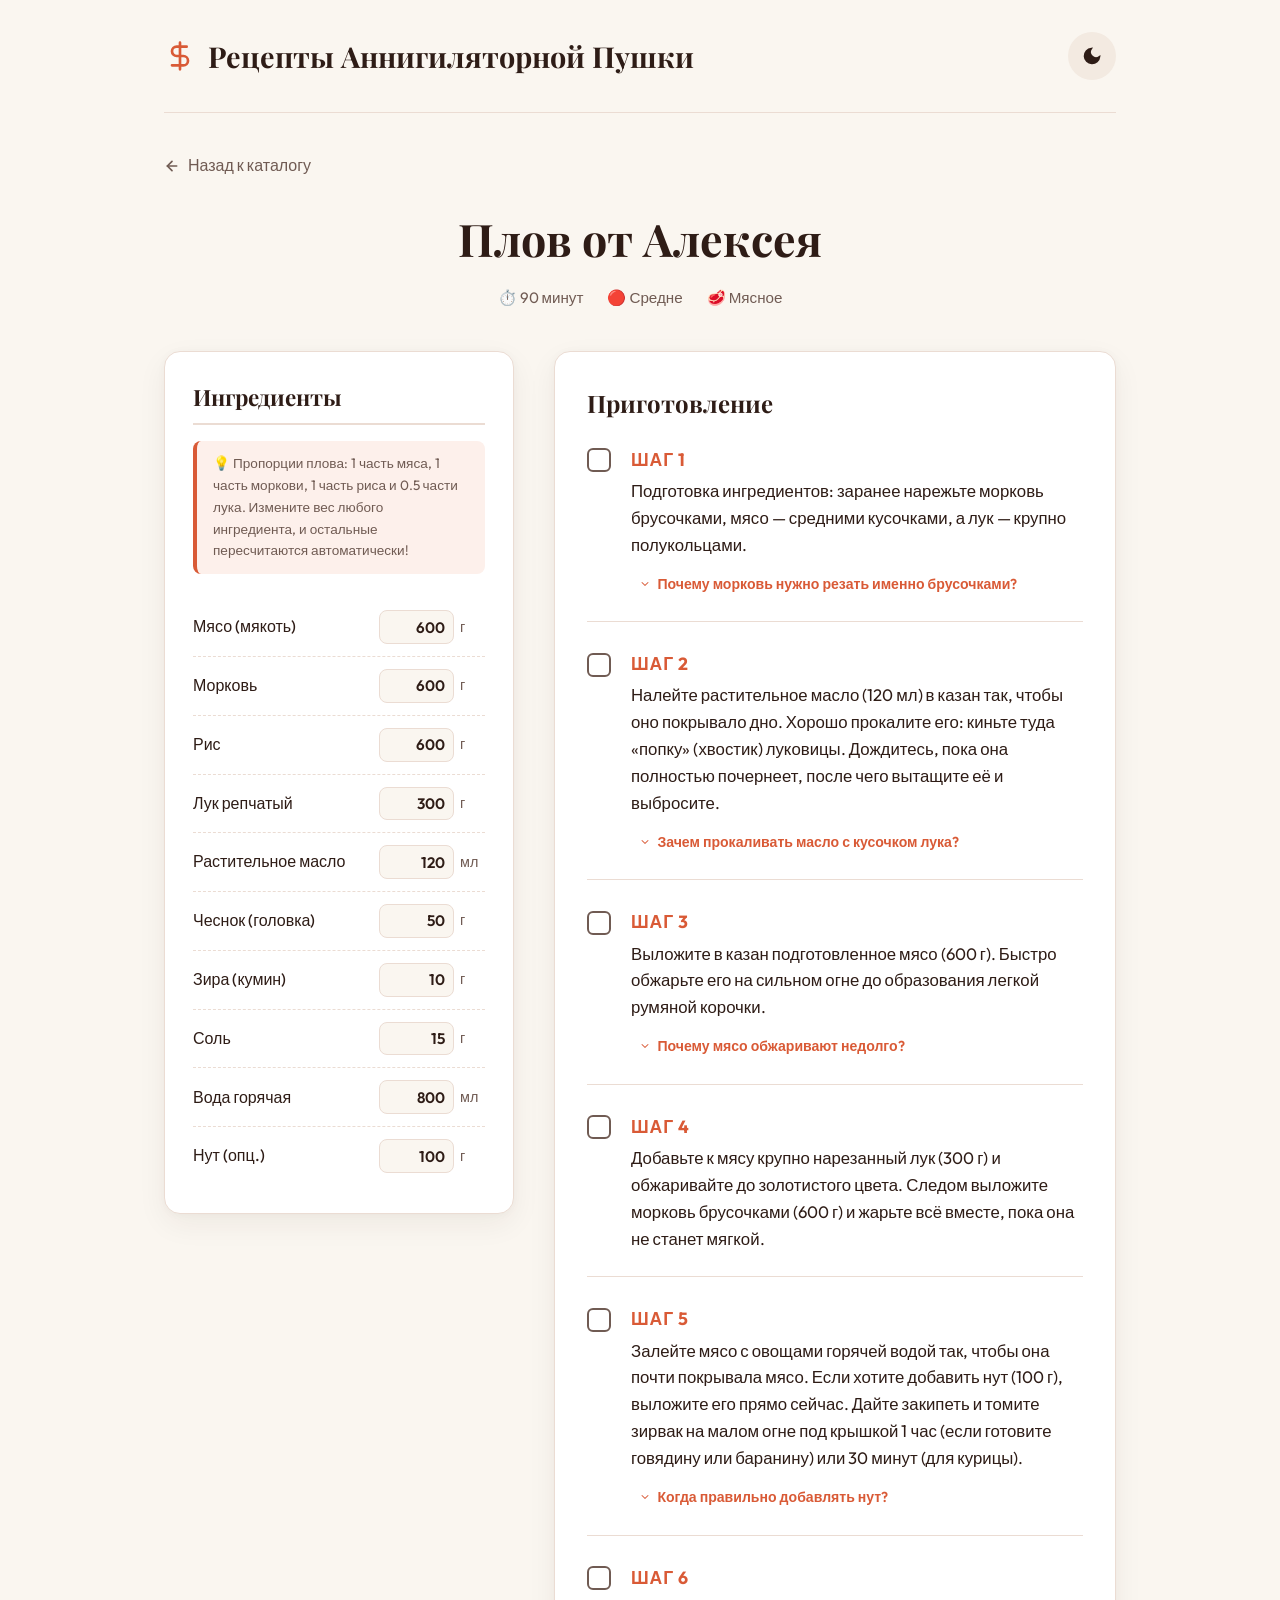
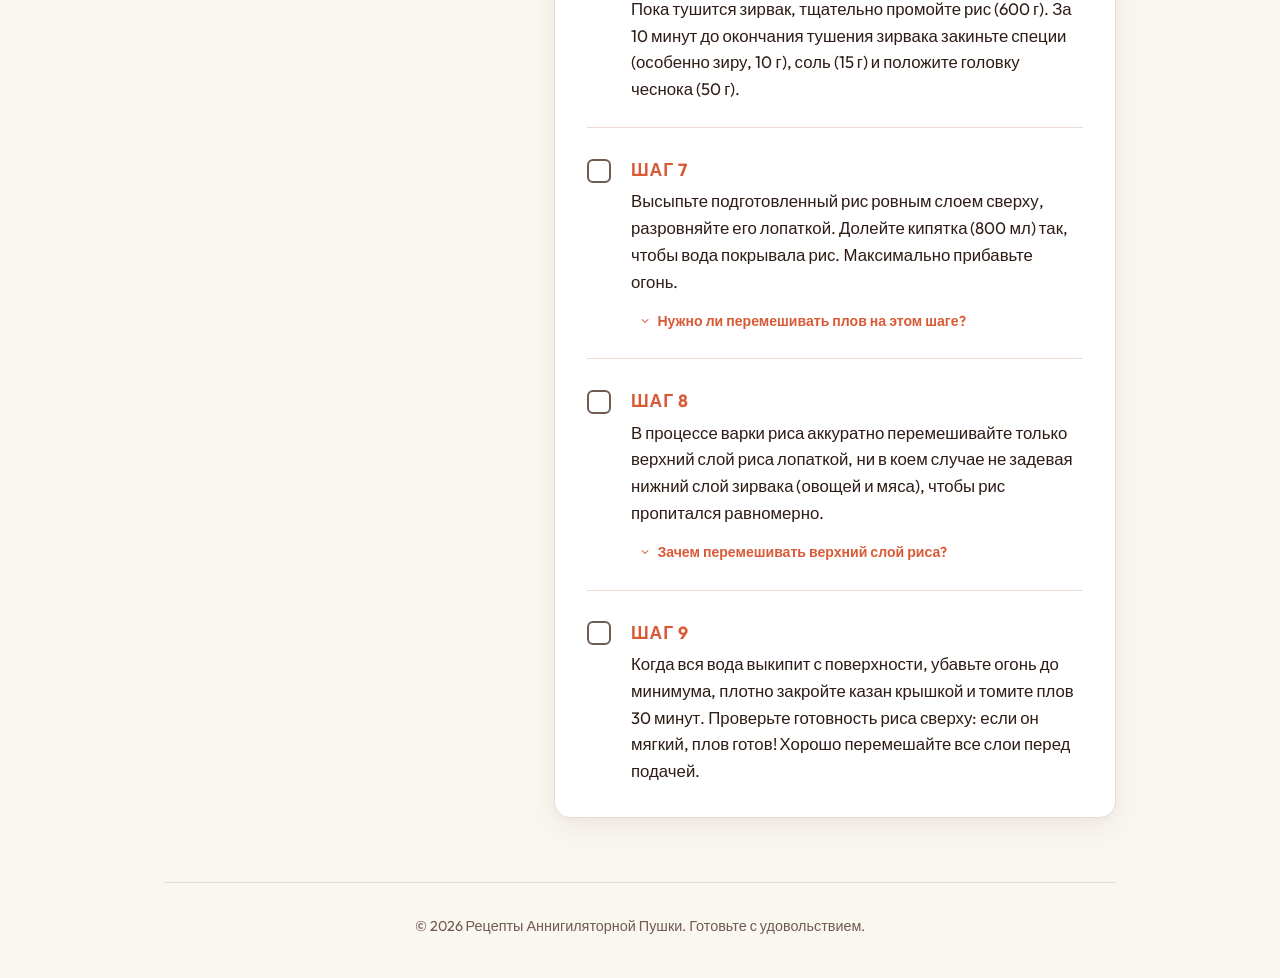
==== commit 2b5491ba: "Rename: renamed project branding to 'Рецепты Аннигиляторной Пушки' and plov to 'Плов от Алексея'" ====
--- a/plov.html
+++ b/plov.html
@@ -15,7 +15,7 @@
                 <a href="index.html" class="logo-icon">
                     <svg xmlns="http://www.w3.org/2000/svg" width="32" height="32" viewBox="0 0 24 24" fill="none" stroke="currentColor" stroke-width="2" stroke-linecap="round" stroke-linejoin="round"><path d="M12 2v20M17 5H9.5a3.5 3.5 0 0 0 0 7h5a3.5 3.5 0 0 1 0 7H6"/></svg>
                 </a>
-                <a href="index.html"><h1>Умные Рецепты</h1></a>
+                <a href="index.html"><h1>Рецепты Аннигиляторной Пушки</h1></a>
             </div>
             <button class="theme-toggle-btn" id="themeToggleBtn" aria-label="Переключить тему">
                 <svg class="moon-icon" xmlns="http://www.w3.org/2000/svg" viewBox="0 0 24 24" fill="none" stroke="currentColor" stroke-width="2"><path d="M21 12.79A9 9 0 1 1 11.21 3 7 7 0 0 0 21 12.79z"/></svg>
@@ -296,7 +296,7 @@
 
         <!-- FOOTER -->
         <footer>
-            <p>&copy; 2026 Умные Рецепты. Готовьте с удовольствием.</p>
+            <p>&copy; 2026 Рецепты Аннигиляторной Пушки. Готовьте с удовольствием.</p>
         </footer>
     </div>
 
